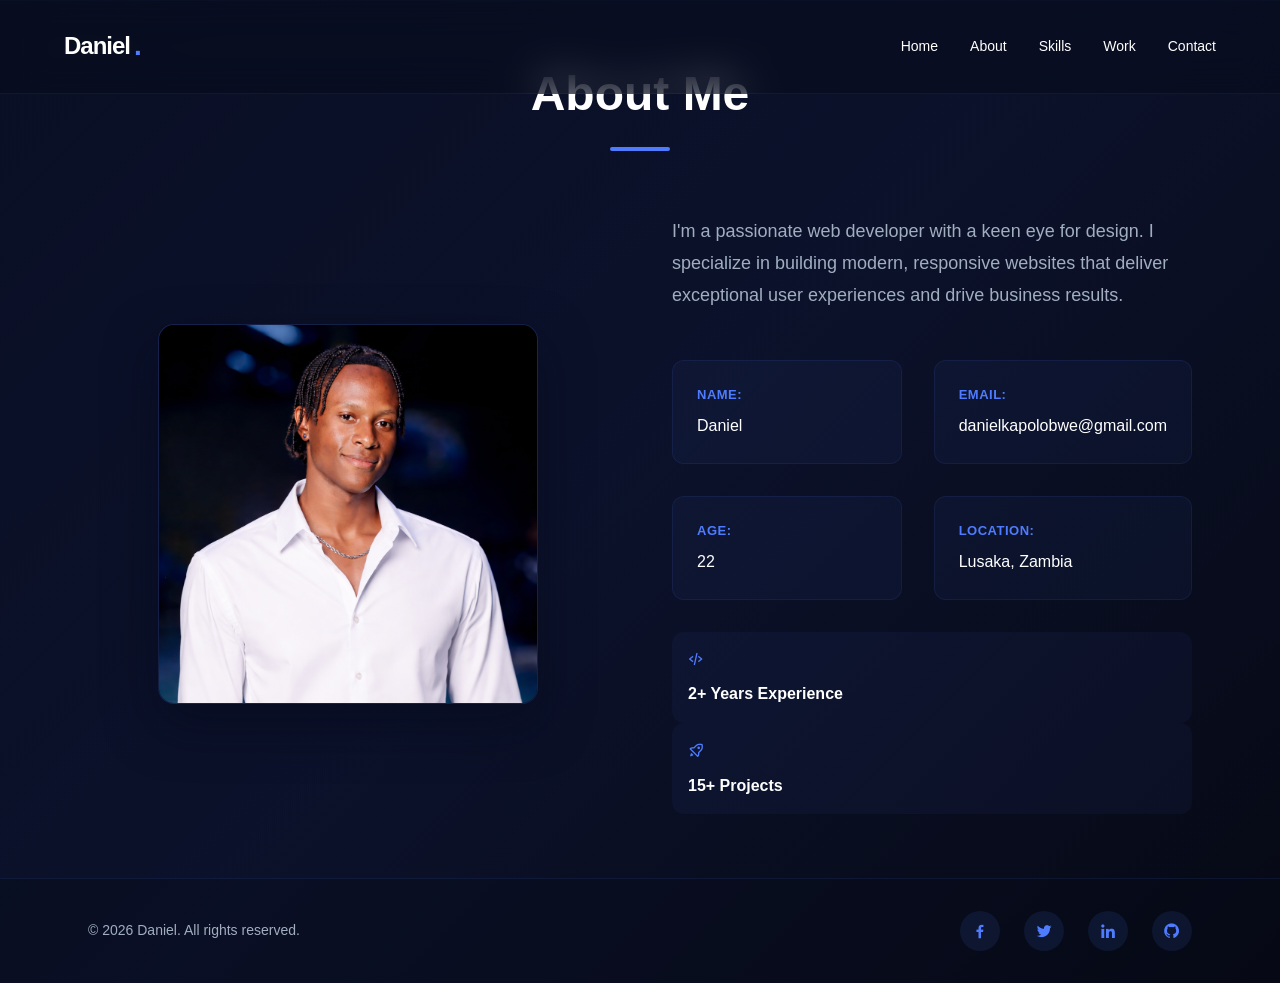
==== about.html @ 4976579a "Added portfolio pages and updated styling" ====
<!DOCTYPE html>
<html lang="en">
<head>
  <meta charset="UTF-8" />
  <meta name="viewport" content="width=device-width, initial-scale=1.0"/>
  <title>Daniel | About</title>
  <link rel="stylesheet" href="style.css"/>
  <link href="https://unpkg.com/boxicons@2.1.4/css/boxicons.min.css" rel="stylesheet"/>
</head>
<body>

<header class="header">
  <a href="index.html" class="logo">Daniel<span>.</span></a>
  <nav class="navbar">
    <a href="index.html" class="nav-link">Home</a>
    <a href="about.html" class="nav-link active">About</a>
    <a href="skills.html" class="nav-link">Skills</a>
    <a href="work.html" class="nav-link">Work</a>
    <a href="contact.html" class="nav-link">Contact</a>
  </nav>
  <div class="menu-icon"><i class='bx bx-menu'></i></div>
</header>

<!-- ABOUT SECTION (full width, same as original but no other sections) -->
<section class="about" id="about">
  <div class="container">
    <h2 class="section-title">About Me</h2>
    <div class="about-wrapper">
      <div class="about-img">
        <div class="img-container">
          <img src="assets/daniel.png" alt="Daniel" class="about-profile-img" />
        </div>
      </div>
      <div class="about-content">
        <p class="about-intro">
          I'm a passionate web developer with a keen eye for design. 
          I specialize in building modern, responsive websites that deliver 
          exceptional user experiences and drive business results.
        </p>
        <div class="info-grid">
          <div class="info-item">
            <span class="info-label">Name:</span>
            <p class="info-value">Daniel</p>
          </div>
          <div class="info-item">
            <span class="info-label">Email:</span>
            <p class="info-value">danielkapolobwe@gmail.com</p>
          </div>
          <div class="info-item">
            <span class="info-label">Age:</span>
            <p class="info-value">22</p>
          </div>
          <div class="info-item">
            <span class="info-label">Location:</span>
            <p class="info-value">Lusaka, Zambia</p>
          </div>
        </div>
        <!-- optional extra info -->
        <div class="about-features" style="margin-top: 2rem;">
          <div class="feature" style="background: rgba(79,124,255,0.05); padding: 1rem; border-radius: 12px;">
            <i class='bx bx-code-alt' style="color: #4f7cff;"></i>
            <h4 style="margin-top: 0.5rem;">2+ Years Experience</h4>
          </div>
          <div class="feature" style="background: rgba(79,124,255,0.05); padding: 1rem; border-radius: 12px;">
            <i class='bx bx-rocket' style="color: #4f7cff;"></i>
            <h4 style="margin-top: 0.5rem;">15+ Projects</h4>
          </div>
        </div>
      </div>
    </div>
  </div>
</section>

<footer class="footer">
  <div class="container">
    <p>&copy; 2026 Daniel. All rights reserved.</p>
    <div class="footer-socials">
      <a href="#"><i class='bx bxl-facebook'></i></a>
      <a href="#"><i class='bx bxl-twitter'></i></a>
      <a href="#"><i class='bx bxl-linkedin'></i></a>
      <a href="#"><i class='bx bxl-github'></i></a>
    </div>
  </div>
</footer>

<script src="script.js"></script>
</body>
</html>
---- style.css ----
/* ============================================
   GLOBAL STYLES & RESET
   ============================================ */

* {
  margin: 0;
  padding: 0;
  box-sizing: border-box;
}

:root {
  --color-primary: #4f7cff;
  --color-dark: #070b1a;
  --color-dark-light: #0d1430;
  --color-text: #ffffff;
  --color-text-muted: #a0aec0;
  --spacing-xs: 8px;
  --spacing-sm: 16px;
  --spacing-md: 24px;
  --spacing-lg: 32px;
  --spacing-xl: 48px;
  --spacing-2xl: 64px;
  --border-radius-sm: 8px;
  --border-radius-md: 12px;
  --border-radius-lg: 16px;
  --border-radius-full: 50%;
  --transition: all 0.3s cubic-bezier(0.4, 0, 0.2, 1);
  --transition-slow: all 0.6s cubic-bezier(0.4, 0, 0.2, 1);
}

html {
  scroll-behavior: smooth;
}

body {
  font-family: "Poppins", -apple-system, BlinkMacSystemFont, "Segoe UI", sans-serif;
  background: linear-gradient(135deg, #070b1a 0%, #0d1430 50%, #060810 100%);
  color: var(--color-text);
  overflow-x: hidden;
  line-height: 1.6;
}

/* Typography */
h1, h2, h3 {
  font-weight: 700;
  line-height: 1.2;
}

h1 {
  font-size: clamp(48px, 8vw, 80px);
}

h2 {
  font-size: clamp(32px, 5vw, 48px);
}

h3 {
  font-size: clamp(20px, 3vw, 28px);
}

p {
  color: var(--color-text-muted);
  font-size: 16px;
  line-height: 1.7;
}

a {
  text-decoration: none;
  color: inherit;
  transition: var(--transition);
}

/* Container */
.container {
  max-width: 1200px;
  margin: 0 auto;
  padding: 0 var(--spacing-md);
}


/* ============================================
   HEADER & NAVIGATION
   ============================================ */

.header {
  position: fixed;
  top: 0;
  left: 0;
  width: 100%;
  padding: var(--spacing-md) 5%;
  display: flex;
  justify-content: space-between;
  align-items: center;
  backdrop-filter: blur(20px);
  background: rgba(7, 11, 26, 0.5);
  border-bottom: 1px solid rgba(79, 124, 255, 0.1);
  z-index: 1000;
  transition: var(--transition);
}

.header:hover {
  background: rgba(7, 11, 26, 0.7);
  border-bottom: 1px solid rgba(79, 124, 255, 0.2);
}

.logo {
  font-size: 24px;
  font-weight: 700;
  letter-spacing: -1px;
  display: flex;
  align-items: center;
}

.logo span {
  color: var(--color-primary);
  font-size: 28px;
  margin-left: 4px;
}

.navbar {
  display: flex;
  gap: var(--spacing-lg);
  align-items: center;
}

.nav-link {
  font-size: 14px;
  font-weight: 500;
  color: var(--color-text);
  position: relative;
  display: inline-flex;
  align-items: center;
  justify-content: center;
  line-height: 1;
  transition: var(--transition);
}

.nav-link::after {
  content: "";
  position: absolute;
  bottom: -4px;
  left: 0;
  width: 0;
  height: 2px;
  background: var(--color-primary);
  transition: var(--transition);
}

.nav-link:hover::after,
.nav-link.active::after {
  width: 100%;
}

.nav-link:hover {
  color: var(--color-primary);
}

.nav-cta {
  padding: 10px 24px;
  border-radius: 999px;
  background: linear-gradient(135deg, #4f7cff, #2f66ff);
  color: #ffffff;
  min-height: 42px;
  box-shadow: 0 14px 30px rgba(79, 124, 255, 0.28);
}

.nav-cta::after {
  display: none;
}

.nav-cta:hover {
  color: #ffffff;
  transform: translateY(-2px);
  box-shadow: 0 18px 36px rgba(79, 124, 255, 0.36);
}

.menu-icon {
  display: none;
  font-size: 24px;
  cursor: pointer;
  color: var(--color-text);
}


/* ============================================
   HERO SECTION
   ============================================ */

.home {
  min-height: 100vh;
  display: flex;
  align-items: center;
  justify-content: center;
  padding: 140px 5% 72px;
  margin-top: 0;
  position: relative;
  overflow: hidden;
}

.home::before {
  content: "";
  position: absolute;
  inset: 16% auto auto 50%;
  width: min(58vw, 760px);
  height: min(58vw, 760px);
  transform: translateX(-50%);
  background: radial-gradient(circle, rgba(79, 124, 255, 0.18) 0%, rgba(79, 124, 255, 0.06) 32%, transparent 72%);
  pointer-events: none;
}

.hero-wrapper {
  position: relative;
  width: min(100%, 1040px);
  display: grid;
  justify-items: center;
  width: 100%;
  gap: 24px;
  animation: fadeInUp 0.8s ease-out;
  text-align: center;
}

.home-content {
  width: min(100%, 920px);
  z-index: 10;
}

.hero-intro {
  display: inline-flex;
  align-items: center;
  gap: 12px;
  z-index: 10;
  color: rgba(255, 255, 255, 0.92);
  font-size: 17px;
  font-weight: 600;
  letter-spacing: -0.02em;
}

.hero-intro p {
  color: inherit;
  font-size: inherit;
}

.hero-dot {
  width: 10px;
  height: 10px;
  border-radius: 50%;
  background: var(--color-primary);
  box-shadow: 0 0 20px rgba(79, 124, 255, 0.45);
}

.hero-title {
  margin-bottom: 20px;
  font-weight: 800;
  letter-spacing: -0.05em;
  line-height: 0.95;
}

.hero-title-main,
.hero-title-accent {
  display: block;
  font-size: clamp(42px, 7.2vw, 82px);
}

.hero-title-main {
  color: var(--color-text);
}

.hero-title-accent {
  color: var(--color-primary);
  margin-top: 8px;
}

.hero-description {
  font-size: 17px;
  line-height: 1.75;
  max-width: 620px;
  margin: 0 auto 8px;
  color: var(--color-text-muted);
}

.hero-actions {
  display: grid;
  justify-items: center;
  gap: 28px;
  margin-top: 36px;
}

.home .buttons {
  display: flex;
  gap: var(--spacing-md);
  flex-wrap: wrap;
  justify-content: center;
}

.btn {
  padding: 14px 32px;
  border-radius: var(--border-radius-lg);
  font-weight: 600;
  font-size: 15px;
  cursor: pointer;
  display: inline-flex;
  align-items: center;
  justify-content: center;
  transition: var(--transition);
  border: 2px solid transparent;
  white-space: nowrap;
}

.btn-primary {
  background: var(--color-primary);
  color: #ffffff;
  box-shadow: 0 10px 30px rgba(79, 124, 255, 0.3);
}

.btn-primary:hover {
  transform: translateY(-3px);
  box-shadow: 0 15px 40px rgba(79, 124, 255, 0.5);
  background: linear-gradient(135deg, #4f7cff, #6b8fff);
}

.btn-outline {
  border: 2px solid var(--color-primary);
  color: var(--color-primary);
  background: transparent;
  position: relative;
  overflow: hidden;
}

.btn-outline::before {
  content: "";
  position: absolute;
  top: 0;
  left: -100%;
  width: 100%;
  height: 100%;
  background: var(--color-primary);
  transition: var(--transition);
  z-index: -1;
}

.btn-outline:hover {
  color: #ffffff;
  left: 0;
}

.btn-outline:hover::before {
  left: 0;
}

/* Socials */
.home .socials {
  display: flex;
  gap: 14px;
  margin-top: 0;
}

.home .social-icon {
  width: 46px;
  height: 46px;
  display: flex;
  align-items: center;
  justify-content: center;
  background: rgba(255, 255, 255, 0.03);
  border: 1px solid rgba(255, 255, 255, 0.1);
  border-radius: var(--border-radius-full);
  font-size: 18px;
  color: rgba(255, 255, 255, 0.9);
  transition: var(--transition);
}

.home .social-icon:hover {
  background: var(--color-primary);
  color: #ffffff;
  border-color: var(--color-primary);
  transform: translateY(-4px);
  box-shadow: 0 12px 24px rgba(79, 124, 255, 0.28);
}

/* Hero Visual */
.home-visual {
  position: relative;
  width: min(100%, 340px);
  height: 380px;
  display: flex;
  justify-content: center;
  align-items: flex-end;
  justify-self: center;
  margin: 18px auto 0;
  z-index: 10;
}

.hero-card {
  position: relative;
  width: 230px;
  height: 300px;
  margin: 0 auto;
}

.hero-card-back,
.hero-card-front {
  position: relative;
  width: 100%;
  height: 100%;
  border-radius: 30px;
}

.hero-card-back {
  position: absolute;
  inset: 12px auto auto -18px;
  background: rgba(255, 255, 255, 0.14);
  transform: rotate(-8deg);
  backdrop-filter: blur(6px);
}

.hero-card-front {
  overflow: hidden;
  background: linear-gradient(180deg, rgba(255, 255, 255, 0.14), rgba(79, 124, 255, 0.22));
  border: 1px solid rgba(255, 255, 255, 0.16);
  box-shadow: 0 24px 60px rgba(0, 0, 0, 0.28);
  transform: rotate(7deg);
}

.hero-card-front::after {
  content: "";
  position: absolute;
  inset: auto 0 0;
  height: 42%;
  background: linear-gradient(180deg, transparent, rgba(79, 124, 255, 0.18));
}

.hero-card-image {
  display: block;
  width: 100%;
  height: 100%;
  object-fit: cover;
  object-position: center 12%;
  position: relative;
  z-index: 10;
}

.hero-badge {
  position: absolute;
  right: 24px;
  bottom: 12px;
  width: 84px;
  height: 84px;
  border-radius: 50%;
  display: flex;
  align-items: center;
  justify-content: center;
  background: rgba(255, 255, 255, 0.92);
  color: #070b1a;
  font-size: 13px;
  font-weight: 700;
  text-transform: uppercase;
  letter-spacing: 0.12em;
  box-shadow: 0 16px 40px rgba(0, 0, 0, 0.25);
}


/* ============================================
   ABOUT SECTION
   ============================================ */

.about {
  padding: var(--spacing-2xl) 5%;
  background: linear-gradient(135deg, rgba(13, 20, 48, 0.5) 0%, rgba(7, 11, 26, 0.5) 100%);
  border-top: 1px solid rgba(79, 124, 255, 0.1);
}

.section-title {
  text-align: center;
  margin-bottom: var(--spacing-2xl);
  position: relative;
  animation: fadeInUp 0.6s ease-out;
}

.section-title::after {
  content: "";
  display: block;
  width: 60px;
  height: 4px;
  background: var(--color-primary);
  margin: var(--spacing-md) auto 0;
  border-radius: 2px;
}

.about-wrapper {
  display: grid;
  grid-template-columns: 1fr 1fr;
  gap: var(--spacing-2xl);
  align-items: center;
}

.about-img {
  display: flex;
  justify-content: center;
}

.img-container {
  position: relative;
  width: min(100%, 380px);
  aspect-ratio: 1;
  overflow: hidden;
  border-radius: var(--border-radius-lg);
  border: 1px solid rgba(79, 124, 255, 0.18);
  display: flex;
  align-items: center;
  justify-content: center;
  background: linear-gradient(145deg, rgba(12, 19, 47, 0.92), rgba(6, 10, 24, 0.98));
  box-shadow: 0 20px 50px rgba(5, 10, 28, 0.55);
}

.img-container img {
  display: block;
  width: 100%;
  height: 100%;
  object-fit: cover;
  object-position: center 12%;
  position: relative;
  z-index: 10;
  border-radius: var(--border-radius-lg);
  transition: var(--transition);
}

.img-container img:hover {
  transform: scale(1.03);
  box-shadow: 0 30px 70px rgba(79, 124, 255, 0.35);
}

.about-profile-img {
  transform: scale(1.02);
  transform-origin: center top;
}

.about-intro {
  font-size: 18px;
  line-height: 1.8;
  margin-bottom: var(--spacing-lg);
  color: var(--color-text-muted);
}

.info-grid {
  display: grid;
  grid-template-columns: 1fr 1fr;
  gap: var(--spacing-lg);
  margin-top: var(--spacing-xl);
}

.info-item {
  padding: var(--spacing-md);
  background: rgba(79, 124, 255, 0.05);
  border: 1px solid rgba(79, 124, 255, 0.1);
  border-radius: var(--border-radius-md);
  transition: var(--transition);
}

.info-item:hover {
  background: rgba(79, 124, 255, 0.1);
  border-color: rgba(79, 124, 255, 0.3);
  transform: translateY(-3px);
}

.info-label {
  color: var(--color-primary);
  font-weight: 600;
  display: block;
  font-size: 13px;
  text-transform: uppercase;
  letter-spacing: 0.5px;
  margin-bottom: 6px;
}

.info-value {
  color: var(--color-text);
  font-size: 16px;
  font-weight: 500;
}


/* ============================================
   SKILLS SECTION
   ============================================ */

.skills {
  padding: var(--spacing-2xl) 5%;
}

.skills-wrapper {
  display: grid;
  grid-template-columns: 1fr 1fr;
  gap: var(--spacing-2xl);
}

.skill-group {
  background: rgba(13, 20, 48, 0.3);
  padding: var(--spacing-xl);
  border-radius: var(--border-radius-lg);
  border: 1px solid rgba(79, 124, 255, 0.1);
  transition: var(--transition);
}

.skill-group:hover {
  border-color: rgba(79, 124, 255, 0.3);
  background: rgba(13, 20, 48, 0.5);
}

.skill-category {
  font-size: 20px;
  margin-bottom: var(--spacing-lg);
  color: var(--color-primary);
  font-weight: 700;
}

.skills-grid {
  display: flex;
  flex-direction: column;
  gap: var(--spacing-lg);
}

.skill-bar {
  animation: fadeInUp 0.6s ease-out;
}

.skill-info {
  display: flex;
  justify-content: space-between;
  align-items: center;
  margin-bottom: var(--spacing-sm);
}

.skill-name {
  font-weight: 600;
  color: var(--color-text);
  font-size: 15px;
}

.skill-percent {
  color: var(--color-primary);
  font-weight: 700;
  font-size: 14px;
}

.progress-bar {
  width: 100%;
  height: 8px;
  background: rgba(79, 124, 255, 0.1);
  border-radius: 10px;
  overflow: hidden;
  position: relative;
}

.progress {
  height: 100%;
  width: var(--progress);
  background: linear-gradient(90deg, var(--color-primary), #6b8fff);
  border-radius: 10px;
  transition: width 1s cubic-bezier(0.4, 0, 0.2, 1);
  box-shadow: 0 0 10px rgba(79, 124, 255, 0.5);
}


/* ============================================
   WORK SECTION
   ============================================ */

.work {
  padding: var(--spacing-2xl) 5%;
  background: linear-gradient(135deg, rgba(13, 20, 48, 0.5) 0%, rgba(7, 11, 26, 0.5) 100%);
  border-top: 1px solid rgba(79, 124, 255, 0.1);
}

.work-grid {
  display: grid;
  grid-template-columns: repeat(auto-fit, minmax(280px, 1fr));
  gap: var(--spacing-lg);
}

.work-card {
  background: rgba(13, 20, 48, 0.4);
  border-radius: var(--border-radius-lg);
  overflow: hidden;
  border: 1px solid rgba(79, 124, 255, 0.1);
  transition: var(--transition);
  cursor: pointer;
  animation: fadeInUp 0.6s ease-out;
}

.work-card:hover {
  border-color: rgba(79, 124, 255, 0.3);
  background: rgba(13, 20, 48, 0.6);
  transform: translateY(-8px);
  box-shadow: 0 20px 50px rgba(79, 124, 255, 0.2);
}

.work-image {
  position: relative;
  width: 100%;
  padding-bottom: 100%;
  overflow: hidden;
  background: linear-gradient(135deg, #0d1430, #070b1a);
}

.work-image img {
  position: absolute;
  top: 0;
  left: 0;
  width: 100%;
  height: 100%;
  object-fit: cover;
  transition: var(--transition);
}

.work-card:hover .work-image img {
  transform: scale(1.1);
}

.work-overlay {
  position: absolute;
  top: 0;
  left: 0;
  width: 100%;
  height: 100%;
  background: rgba(79, 124, 255, 0.1);
  backdrop-filter: blur(10px);
  display: flex;
  align-items: center;
  justify-content: center;
  opacity: 0;
  transition: var(--transition);
}

.work-card:hover .work-overlay {
  opacity: 1;
}

.view-btn {
  padding: 12px 28px;
  background: var(--color-primary);
  color: #ffffff;
  border-radius: 25px;
  font-weight: 600;
  font-size: 14px;
  transition: var(--transition);
  transform: scale(0.8);
}

.work-card:hover .view-btn {
  transform: scale(1);
  box-shadow: 0 10px 30px rgba(79, 124, 255, 0.5);
}

.work-title {
  padding: var(--spacing-md) var(--spacing-md) var(--spacing-sm);
  font-size: 18px;
  font-weight: 700;
}

.work-desc {
  padding: 0 var(--spacing-md) var(--spacing-md);
  font-size: 14px;
  color: var(--color-text-muted);
}


/* ============================================
   CONTACT SECTION
   ============================================ */

.contact {
  padding: var(--spacing-2xl) 5%;
}

.contact-wrapper {
  display: grid;
  grid-template-columns: 1fr 1fr;
  gap: var(--spacing-2xl);
  align-items: start;
}

.contact-info h3 {
  font-size: 28px;
  margin-bottom: var(--spacing-md);
  color: var(--color-text);
}

.contact-info p {
  margin-bottom: var(--spacing-lg);
  font-size: 16px;
}

.contact-links {
  display: flex;
  flex-direction: column;
  gap: var(--spacing-md);
  margin-top: var(--spacing-xl);
}

.contact-link {
  display: flex;
  align-items: center;
  gap: var(--spacing-md);
  padding: var(--spacing-md);
  background: rgba(79, 124, 255, 0.05);
  border-left: 3px solid var(--color-primary);
  border-radius: var(--border-radius-sm);
  transition: var(--transition);
  font-weight: 500;
}

.contact-link i {
  font-size: 20px;
  color: var(--color-primary);
}

.contact-link:hover {
  background: rgba(79, 124, 255, 0.1);
  padding-left: calc(var(--spacing-md) + 8px);
}

/* Contact Form */
.contact-form {
  display: flex;
  flex-direction: column;
  gap: var(--spacing-md);
}

.form-group {
  width: 100%;
}

.contact-form input,
.contact-form textarea {
  width: 100%;
  padding: 14px 16px;
  background: rgba(79, 124, 255, 0.05);
  border: 1px solid rgba(79, 124, 255, 0.2);
  border-radius: var(--border-radius-md);
  color: var(--color-text);
  font-family: inherit;
  font-size: 15px;
  transition: var(--transition);
  resize: vertical;
}

.contact-form input::placeholder,
.contact-form textarea::placeholder {
  color: rgba(255, 255, 255, 0.4);
}

.contact-form input:focus,
.contact-form textarea:focus {
  outline: none;
  background: rgba(79, 124, 255, 0.1);
  border-color: rgba(79, 124, 255, 0.5);
  box-shadow: 0 0 15px rgba(79, 124, 255, 0.2);
}


/* ============================================
   FOOTER
   ============================================ */

.footer {
  padding: var(--spacing-lg) 5%;
  text-align: center;
  border-top: 1px solid rgba(79, 124, 255, 0.1);
  background: rgba(7, 11, 26, 0.5);
}

.footer .container {
  display: flex;
  justify-content: space-between;
  align-items: center;
}

.footer p {
  color: var(--color-text-muted);
  font-size: 14px;
}

.footer-socials {
  display: flex;
  gap: var(--spacing-md);
}

.footer-socials a {
  width: 40px;
  height: 40px;
  display: flex;
  align-items: center;
  justify-content: center;
  background: rgba(79, 124, 255, 0.1);
  border-radius: var(--border-radius-full);
  color: var(--color-primary);
  font-size: 18px;
  transition: var(--transition);
}

.footer-socials a:hover {
  background: var(--color-primary);
  color: #ffffff;
  transform: translateY(-3px);
}


/* ============================================
   ANIMATIONS
   ============================================ */

@keyframes fadeInUp {
  from {
    opacity: 0;
    transform: translateY(30px);
  }
  to {
    opacity: 1;
    transform: translateY(0);
  }
}

@keyframes glow-pulse {
  0%, 100% {
    opacity: 0.3;
    transform: translate(-50%, -50%) scale(1);
  }
  50% {
    opacity: 0.5;
    transform: translate(-50%, -50%) scale(1.1);
  }
}

@keyframes slideDown {
  from {
    opacity: 0;
    transform: translateY(-20px);
  }
  to {
    opacity: 1;
    transform: translateY(0);
  }
}


/* ============================================
   RESPONSIVE DESIGN
   ============================================ */

@media (max-width: 768px) {
  .header {
    padding: var(--spacing-sm) 5%;
  }

  .navbar {
    display: none;
    position: absolute;
    top: 70px;
    left: 0;
    width: 100%;
    flex-direction: column;
    gap: 0;
    background: rgba(7, 11, 26, 0.95);
    border-bottom: 1px solid rgba(79, 124, 255, 0.2);
    animation: slideDown 0.3s ease-out;
  }

  .navbar.active {
    display: flex;
  }

  .nav-link {
    padding: var(--spacing-md) 5%;
    border-bottom: 1px solid rgba(79, 124, 255, 0.1);
  }

  .nav-cta {
    margin: 12px 5% 18px;
    text-align: center;
  }

  .nav-link::after {
    display: none;
  }

  .nav-link.active {
    background: rgba(79, 124, 255, 0.1);
    color: var(--color-primary);
  }

  .menu-icon {
    display: block;
  }

  .hero-wrapper {
    gap: 20px;
  }

  .home {
    min-height: auto;
    padding: 120px 5% 56px;
  }

  .home-content {
    text-align: center;
  }

  .hero-intro {
    font-size: 15px;
  }

  .hero-description {
    font-size: 16px;
    max-width: 520px;
  }

  .hero-actions {
    gap: 22px;
    margin-top: 28px;
  }

  .home .buttons {
    justify-content: center;
  }

  .home-visual {
    width: min(100%, 280px);
    height: 320px;
    margin-top: 14px;
  }

  .hero-card {
    width: 200px;
    height: 262px;
  }

  .hero-badge {
    right: 8px;
    width: 72px;
    height: 72px;
    font-size: 11px;
  }

  .about-wrapper,
  .skills-wrapper,
  .contact-wrapper {
    grid-template-columns: 1fr;
    gap: var(--spacing-lg);
  }

  .work-grid {
    grid-template-columns: 1fr;
  }

  .footer .container {
    flex-direction: column;
    gap: var(--spacing-lg);
  }

  section {
    padding: var(--spacing-xl) 5% !important;
  }
}

@media (max-width: 480px) {
  :root {
    --spacing-lg: 24px;
    --spacing-xl: 32px;
    --spacing-2xl: 48px;
  }

  .logo {
    font-size: 20px;
  }

  h1 {
    font-size: 40px;
  }

  h2 {
    font-size: 28px;
  }

  .tag {
    font-size: 12px;
    padding: 6px 12px;
  }

  .hero-description {
    font-size: 14px;
  }

  .info-grid {
    grid-template-columns: 1fr;
  }

  .home .buttons {
    flex-direction: column;
    gap: var(--spacing-sm);
    width: min(100%, 320px);
  }

  .home .btn {
    padding: 12px 24px;
    font-size: 14px;
    width: 100%;
  }

  .skills-wrapper {
    gap: var(--spacing-lg);
  }

  .skill-group {
    padding: var(--spacing-lg);
  }

  .home-visual {
    width: 100%;
    height: 286px;
  }

  .hero-card {
    width: 176px;
    height: 232px;
  }

  .hero-badge {
    bottom: 0;
    right: 16px;
  }
}
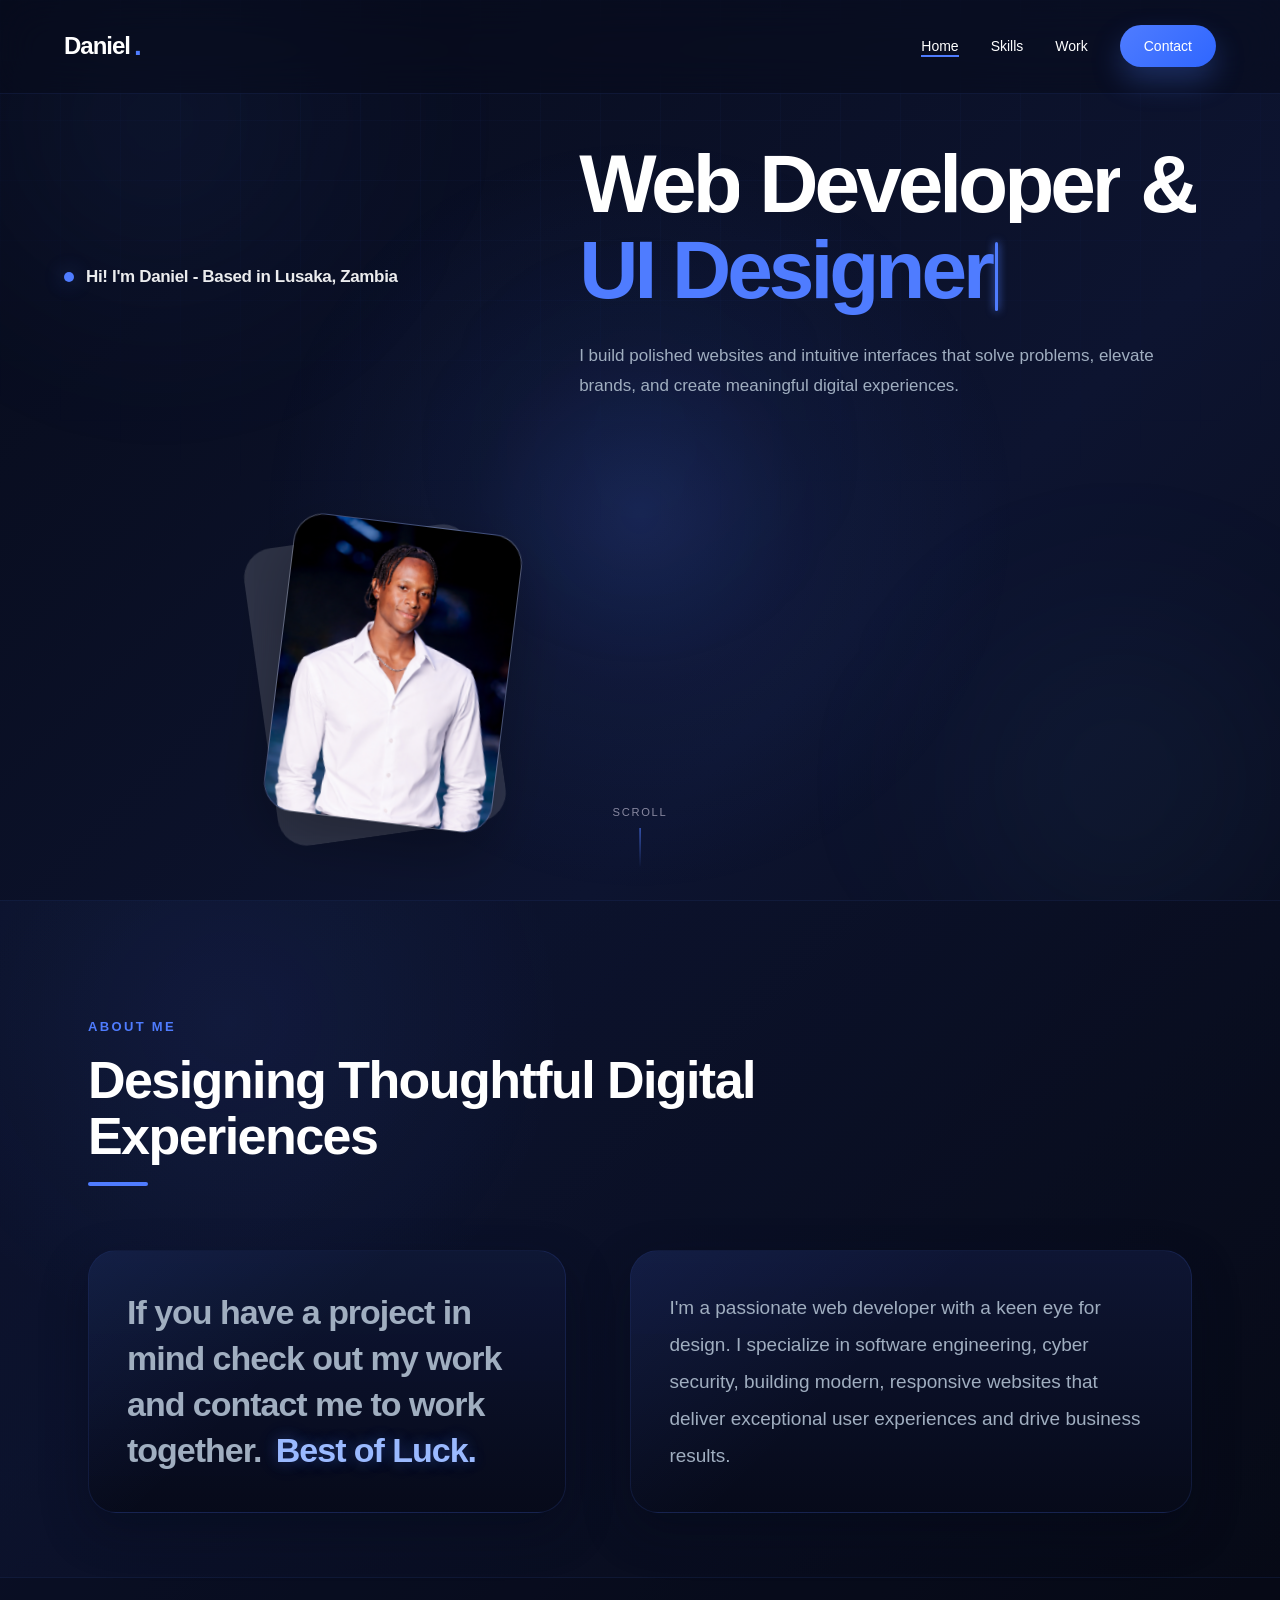
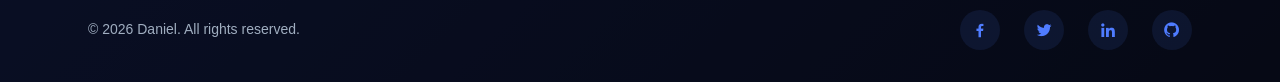
==== commit a13809db: "Updated portfolio layout and page styling" ====
--- a/about.html
+++ b/about.html
@@ -2,87 +2,21 @@
 <html lang="en">
 <head>
   <meta charset="UTF-8" />
-  <meta name="viewport" content="width=device-width, initial-scale=1.0"/>
-  <title>Daniel | About</title>
-  <link rel="stylesheet" href="style.css"/>
-  <link href="https://unpkg.com/boxicons@2.1.4/css/boxicons.min.css" rel="stylesheet"/>
+  <meta http-equiv="refresh" content="0; url=index.html#about" />
+  <meta name="viewport" content="width=device-width, initial-scale=1.0" />
+  <title>Redirecting to About</title>
+  <link rel="stylesheet" href="style.css" />
 </head>
 <body>
+  <main style="min-height: 100vh; display: grid; place-items: center; padding: 2rem;">
+    <p style="color: #a0aec0; text-align: center;">
+      Redirecting to the About section...
+      <a href="index.html#about" style="color: #4f7cff;">Continue</a>
+    </p>
+  </main>
 
-<header class="header">
-  <a href="index.html" class="logo">Daniel<span>.</span></a>
-  <nav class="navbar">
-    <a href="index.html" class="nav-link">Home</a>
-    <a href="about.html" class="nav-link active">About</a>
-    <a href="skills.html" class="nav-link">Skills</a>
-    <a href="work.html" class="nav-link">Work</a>
-    <a href="contact.html" class="nav-link">Contact</a>
-  </nav>
-  <div class="menu-icon"><i class='bx bx-menu'></i></div>
-</header>
-
-<!-- ABOUT SECTION (full width, same as original but no other sections) -->
-<section class="about" id="about">
-  <div class="container">
-    <h2 class="section-title">About Me</h2>
-    <div class="about-wrapper">
-      <div class="about-img">
-        <div class="img-container">
-          <img src="assets/daniel.png" alt="Daniel" class="about-profile-img" />
-        </div>
-      </div>
-      <div class="about-content">
-        <p class="about-intro">
-          I'm a passionate web developer with a keen eye for design. 
-          I specialize in building modern, responsive websites that deliver 
-          exceptional user experiences and drive business results.
-        </p>
-        <div class="info-grid">
-          <div class="info-item">
-            <span class="info-label">Name:</span>
-            <p class="info-value">Daniel</p>
-          </div>
-          <div class="info-item">
-            <span class="info-label">Email:</span>
-            <p class="info-value">danielkapolobwe@gmail.com</p>
-          </div>
-          <div class="info-item">
-            <span class="info-label">Age:</span>
-            <p class="info-value">22</p>
-          </div>
-          <div class="info-item">
-            <span class="info-label">Location:</span>
-            <p class="info-value">Lusaka, Zambia</p>
-          </div>
-        </div>
-        <!-- optional extra info -->
-        <div class="about-features" style="margin-top: 2rem;">
-          <div class="feature" style="background: rgba(79,124,255,0.05); padding: 1rem; border-radius: 12px;">
-            <i class='bx bx-code-alt' style="color: #4f7cff;"></i>
-            <h4 style="margin-top: 0.5rem;">2+ Years Experience</h4>
-          </div>
-          <div class="feature" style="background: rgba(79,124,255,0.05); padding: 1rem; border-radius: 12px;">
-            <i class='bx bx-rocket' style="color: #4f7cff;"></i>
-            <h4 style="margin-top: 0.5rem;">15+ Projects</h4>
-          </div>
-        </div>
-      </div>
-    </div>
-  </div>
-</section>
-
-<footer class="footer">
-  <div class="container">
-    <p>&copy; 2026 Daniel. All rights reserved.</p>
-    <div class="footer-socials">
-      <a href="#"><i class='bx bxl-facebook'></i></a>
-      <a href="#"><i class='bx bxl-twitter'></i></a>
-      <a href="#"><i class='bx bxl-linkedin'></i></a>
-      <a href="#"><i class='bx bxl-github'></i></a>
-    </div>
-  </div>
-</footer>
-
-<script src="script.js"></script>
+  <script>
+    window.location.replace("index.html#about");
+  </script>
 </body>
-</html>+</html>
--- a/style.css
+++ b/style.css
@@ -212,15 +212,18 @@
   position: relative;
   width: min(100%, 1040px);
   display: grid;
-  justify-items: center;
+  grid-template-columns: minmax(0, 1fr) auto;
+  align-items: center;
+  justify-items: stretch;
   width: 100%;
-  gap: 24px;
+  gap: clamp(8px, 1.5vw, 16px);
   animation: fadeInUp 0.8s ease-out;
-  text-align: center;
+  text-align: left;
 }
 
 .home-content {
-  width: min(100%, 920px);
+  width: min(100%, 680px);
+  justify-self: start;
   z-index: 10;
 }
 
@@ -274,7 +277,7 @@
   font-size: 17px;
   line-height: 1.75;
   max-width: 620px;
-  margin: 0 auto 8px;
+  margin: 0 0 8px;
   color: var(--color-text-muted);
 }
 
@@ -384,8 +387,8 @@
   display: flex;
   justify-content: center;
   align-items: flex-end;
-  justify-self: center;
-  margin: 18px auto 0;
+  justify-self: end;
+  margin: 18px 0 0;
   z-index: 10;
 }
 
@@ -463,16 +466,36 @@
    ============================================ */
 
 .about {
-  padding: var(--spacing-2xl) 5%;
-  background: linear-gradient(135deg, rgba(13, 20, 48, 0.5) 0%, rgba(7, 11, 26, 0.5) 100%);
+  padding: calc(var(--spacing-2xl) + 48px) 5% var(--spacing-2xl);
+  background:
+    radial-gradient(circle at 18% 18%, rgba(79, 124, 255, 0.08) 0%, transparent 28%),
+    linear-gradient(135deg, rgba(13, 20, 48, 0.5) 0%, rgba(7, 11, 26, 0.5) 100%);
   border-top: 1px solid rgba(79, 124, 255, 0.1);
 }
 
+.about-head {
+  max-width: 760px;
+  margin-bottom: var(--spacing-2xl);
+  animation: fadeInUp 0.6s ease-out;
+}
+
+.about-kicker {
+  display: inline-block;
+  margin-bottom: 14px;
+  color: var(--color-primary);
+  font-size: 13px;
+  font-weight: 700;
+  letter-spacing: 0.18em;
+  text-transform: uppercase;
+}
+
 .section-title {
-  text-align: center;
-  margin-bottom: var(--spacing-2xl);
+  text-align: left;
+  margin-bottom: 0;
   position: relative;
-  animation: fadeInUp 0.6s ease-out;
+  font-size: clamp(34px, 5vw, 52px);
+  line-height: 1.08;
+  letter-spacing: -0.03em;
 }
 
 .section-title::after {
@@ -481,100 +504,88 @@
   width: 60px;
   height: 4px;
   background: var(--color-primary);
-  margin: var(--spacing-md) auto 0;
+  margin: 18px 0 0;
   border-radius: 2px;
 }
 
 .about-wrapper {
   display: grid;
-  grid-template-columns: 1fr 1fr;
-  gap: var(--spacing-2xl);
-  align-items: center;
-}
-
-.about-img {
-  display: flex;
-  justify-content: center;
-}
-
-.img-container {
+  grid-template-columns: minmax(280px, 0.92fr) minmax(320px, 1.08fr);
+  gap: clamp(28px, 5vw, 72px);
+  align-items: stretch;
+}
+
+.about-panel {
   position: relative;
-  width: min(100%, 380px);
-  aspect-ratio: 1;
+  padding: clamp(26px, 4vw, 38px);
+  border-radius: 28px;
+  border: 1px solid rgba(79, 124, 255, 0.14);
+  background: linear-gradient(180deg, rgba(16, 24, 55, 0.88), rgba(7, 11, 26, 0.92));
+  box-shadow: 0 18px 45px rgba(3, 8, 24, 0.34);
   overflow: hidden;
-  border-radius: var(--border-radius-lg);
-  border: 1px solid rgba(79, 124, 255, 0.18);
-  display: flex;
-  align-items: center;
-  justify-content: center;
-  background: linear-gradient(145deg, rgba(12, 19, 47, 0.92), rgba(6, 10, 24, 0.98));
-  box-shadow: 0 20px 50px rgba(5, 10, 28, 0.55);
-}
-
-.img-container img {
-  display: block;
-  width: 100%;
-  height: 100%;
-  object-fit: cover;
-  object-position: center 12%;
+}
+
+.about-panel::before {
+  content: "";
+  position: absolute;
+  inset: 0;
+  background: linear-gradient(135deg, rgba(79, 124, 255, 0.08), transparent 42%);
+  pointer-events: none;
+}
+
+.about-panel-highlight {
+  display: flex;
+  align-items: center;
+  min-height: 100%;
+}
+
+.about-message,
+.about-intro {
   position: relative;
-  z-index: 10;
-  border-radius: var(--border-radius-lg);
-  transition: var(--transition);
-}
-
-.img-container img:hover {
-  transform: scale(1.03);
-  box-shadow: 0 30px 70px rgba(79, 124, 255, 0.35);
-}
-
+  z-index: 1;
+}
+
+.about-intro {
+  font-size: clamp(17px, 2vw, 19px);
+  line-height: 1.95;
+  color: rgba(255, 255, 255, 0.76);
+}
+
+.about-message {
+  font-size: clamp(24px, 3vw, 34px);
+  line-height: 1.35;
+  font-weight: 600;
+  letter-spacing: -0.03em;
+  color: var(--color-text);
+}
+
+.about-emphasis {
+  display: inline-block;
+  margin-left: 6px;
+  color: #9ab9ff;
+  text-shadow:
+    0 0 14px rgba(79, 124, 255, 0.32),
+    0 0 28px rgba(79, 124, 255, 0.12);
+}
+
+.about-content {
+  display: flex;
+  align-items: center;
+}
+
+.info-grid,
+.about-img,
+.img-container,
 .about-profile-img {
-  transform: scale(1.02);
-  transform-origin: center top;
-}
-
-.about-intro {
-  font-size: 18px;
-  line-height: 1.8;
-  margin-bottom: var(--spacing-lg);
+  display: none;
+}
+
+.about-features {
+  display: none;
+}
+
+.about p {
   color: var(--color-text-muted);
-}
-
-.info-grid {
-  display: grid;
-  grid-template-columns: 1fr 1fr;
-  gap: var(--spacing-lg);
-  margin-top: var(--spacing-xl);
-}
-
-.info-item {
-  padding: var(--spacing-md);
-  background: rgba(79, 124, 255, 0.05);
-  border: 1px solid rgba(79, 124, 255, 0.1);
-  border-radius: var(--border-radius-md);
-  transition: var(--transition);
-}
-
-.info-item:hover {
-  background: rgba(79, 124, 255, 0.1);
-  border-color: rgba(79, 124, 255, 0.3);
-  transform: translateY(-3px);
-}
-
-.info-label {
-  color: var(--color-primary);
-  font-weight: 600;
-  display: block;
-  font-size: 13px;
-  text-transform: uppercase;
-  letter-spacing: 0.5px;
-  margin-bottom: 6px;
-}
-
-.info-value {
-  color: var(--color-text);
-  font-size: 16px;
-  font-weight: 500;
 }
 
 
@@ -992,7 +1003,9 @@
   }
 
   .hero-wrapper {
+    grid-template-columns: 1fr;
     gap: 20px;
+    text-align: center;
   }
 
   .home {
@@ -1002,6 +1015,7 @@
 
   .home-content {
     text-align: center;
+    justify-self: center;
   }
 
   .hero-intro {
@@ -1026,6 +1040,7 @@
     width: min(100%, 280px);
     height: 320px;
     margin-top: 14px;
+    justify-self: center;
   }
 
   .hero-card {
@@ -1047,6 +1062,23 @@
     gap: var(--spacing-lg);
   }
 
+  .about-head {
+    margin-bottom: var(--spacing-xl);
+  }
+
+  .about-panel {
+    padding: 28px 24px;
+  }
+
+  .about-message {
+    font-size: clamp(22px, 5vw, 28px);
+  }
+
+  .about-intro {
+    font-size: 16px;
+    line-height: 1.85;
+  }
+
   .work-grid {
     grid-template-columns: 1fr;
   }
@@ -1089,6 +1121,10 @@
     font-size: 14px;
   }
 
+  .section-title {
+    font-size: 30px;
+  }
+
   .info-grid {
     grid-template-columns: 1fr;
   }
@@ -1128,3 +1164,135 @@
     right: 16px;
   }
 }
+
+/* ============================================
+   CUSTOM CURSOR
+   ============================================ */
+
+body.custom-cursor-active,
+body.custom-cursor-active a,
+body.custom-cursor-active button,
+body.custom-cursor-active input,
+body.custom-cursor-active textarea,
+body.custom-cursor-active select,
+body.custom-cursor-active .menu-icon {
+  cursor: none;
+}
+
+.cursor-dot,
+.cursor-outline,
+.cursor-glow {
+  position: fixed;
+  top: 0;
+  left: 0;
+  pointer-events: none;
+  opacity: 0;
+  z-index: 9999;
+  transition:
+    opacity 0.2s ease,
+    transform 0.22s cubic-bezier(0.22, 1, 0.36, 1),
+    width 0.22s cubic-bezier(0.22, 1, 0.36, 1),
+    height 0.22s cubic-bezier(0.22, 1, 0.36, 1),
+    border-color 0.22s ease,
+    background-color 0.22s ease;
+  will-change: transform;
+}
+
+.cursor-dot {
+  width: 4px;
+  height: 4px;
+  border-radius: 50%;
+  background: #8cb0ff;
+  box-shadow:
+    0 0 0 6px rgba(79, 124, 255, 0.12),
+    0 0 18px rgba(79, 124, 255, 0.55);
+  mix-blend-mode: screen;
+}
+
+.cursor-outline {
+  width: 34px;
+  height: 34px;
+  border: 1px solid rgba(110, 155, 255, 0.7);
+  border-radius: 50%;
+  background: radial-gradient(circle, rgba(79, 124, 255, 0.1) 0%, rgba(79, 124, 255, 0.03) 55%, transparent 75%);
+  backdrop-filter: blur(6px);
+}
+
+.cursor-glow {
+  width: 120px;
+  height: 120px;
+  z-index: 9998;
+  border-radius: 50%;
+  background: radial-gradient(circle, rgba(79, 124, 255, 0.22) 0%, rgba(79, 124, 255, 0.08) 35%, transparent 72%);
+  filter: blur(24px);
+}
+
+body.custom-cursor-active.cursor-visible .cursor-dot,
+body.custom-cursor-active.cursor-visible .cursor-outline,
+body.custom-cursor-active.cursor-visible .cursor-glow {
+  opacity: 1;
+}
+
+body.custom-cursor-active.cursor-hidden .cursor-dot,
+body.custom-cursor-active.cursor-hidden .cursor-outline,
+body.custom-cursor-active.cursor-hidden .cursor-glow {
+  opacity: 0;
+}
+
+.cursor-outline.is-hover {
+  width: 58px;
+  height: 58px;
+  border-color: rgba(140, 176, 255, 0.95);
+  background: radial-gradient(circle, rgba(79, 124, 255, 0.18) 0%, rgba(79, 124, 255, 0.06) 55%, transparent 76%);
+}
+
+.cursor-dot.is-hover {
+  width: 6px;
+  height: 6px;
+  background: #d9e7ff;
+  box-shadow:
+    0 0 0 10px rgba(79, 124, 255, 0.14),
+    0 0 22px rgba(79, 124, 255, 0.6);
+}
+
+.cursor-outline.is-pressed {
+  width: 50px;
+  height: 50px;
+}
+
+.cursor-dot.is-pressed {
+  transform: scale(0.82);
+}
+
+body.custom-cursor-active .btn,
+body.custom-cursor-active .nav-cta,
+body.custom-cursor-active button,
+body.custom-cursor-active .view-btn {
+  transform: translate3d(var(--magnetic-x, 0px), var(--magnetic-y, 0px), 0);
+}
+
+body.custom-cursor-active .btn-primary:hover,
+body.custom-cursor-active .btn-outline:hover,
+body.custom-cursor-active .nav-cta:hover,
+body.custom-cursor-active .view-btn:hover,
+body.custom-cursor-active button:hover {
+  transform: translate3d(var(--magnetic-x, 0px), calc(var(--magnetic-y, 0px) - 3px), 0);
+}
+
+@media (hover: none), (pointer: coarse), (max-width: 768px) {
+  .cursor-dot,
+  .cursor-outline,
+  .cursor-glow {
+    display: none !important;
+  }
+
+  body,
+  a,
+  button,
+  input,
+  textarea,
+  select,
+  .menu-icon {
+    cursor: auto !important;
+  }
+}
